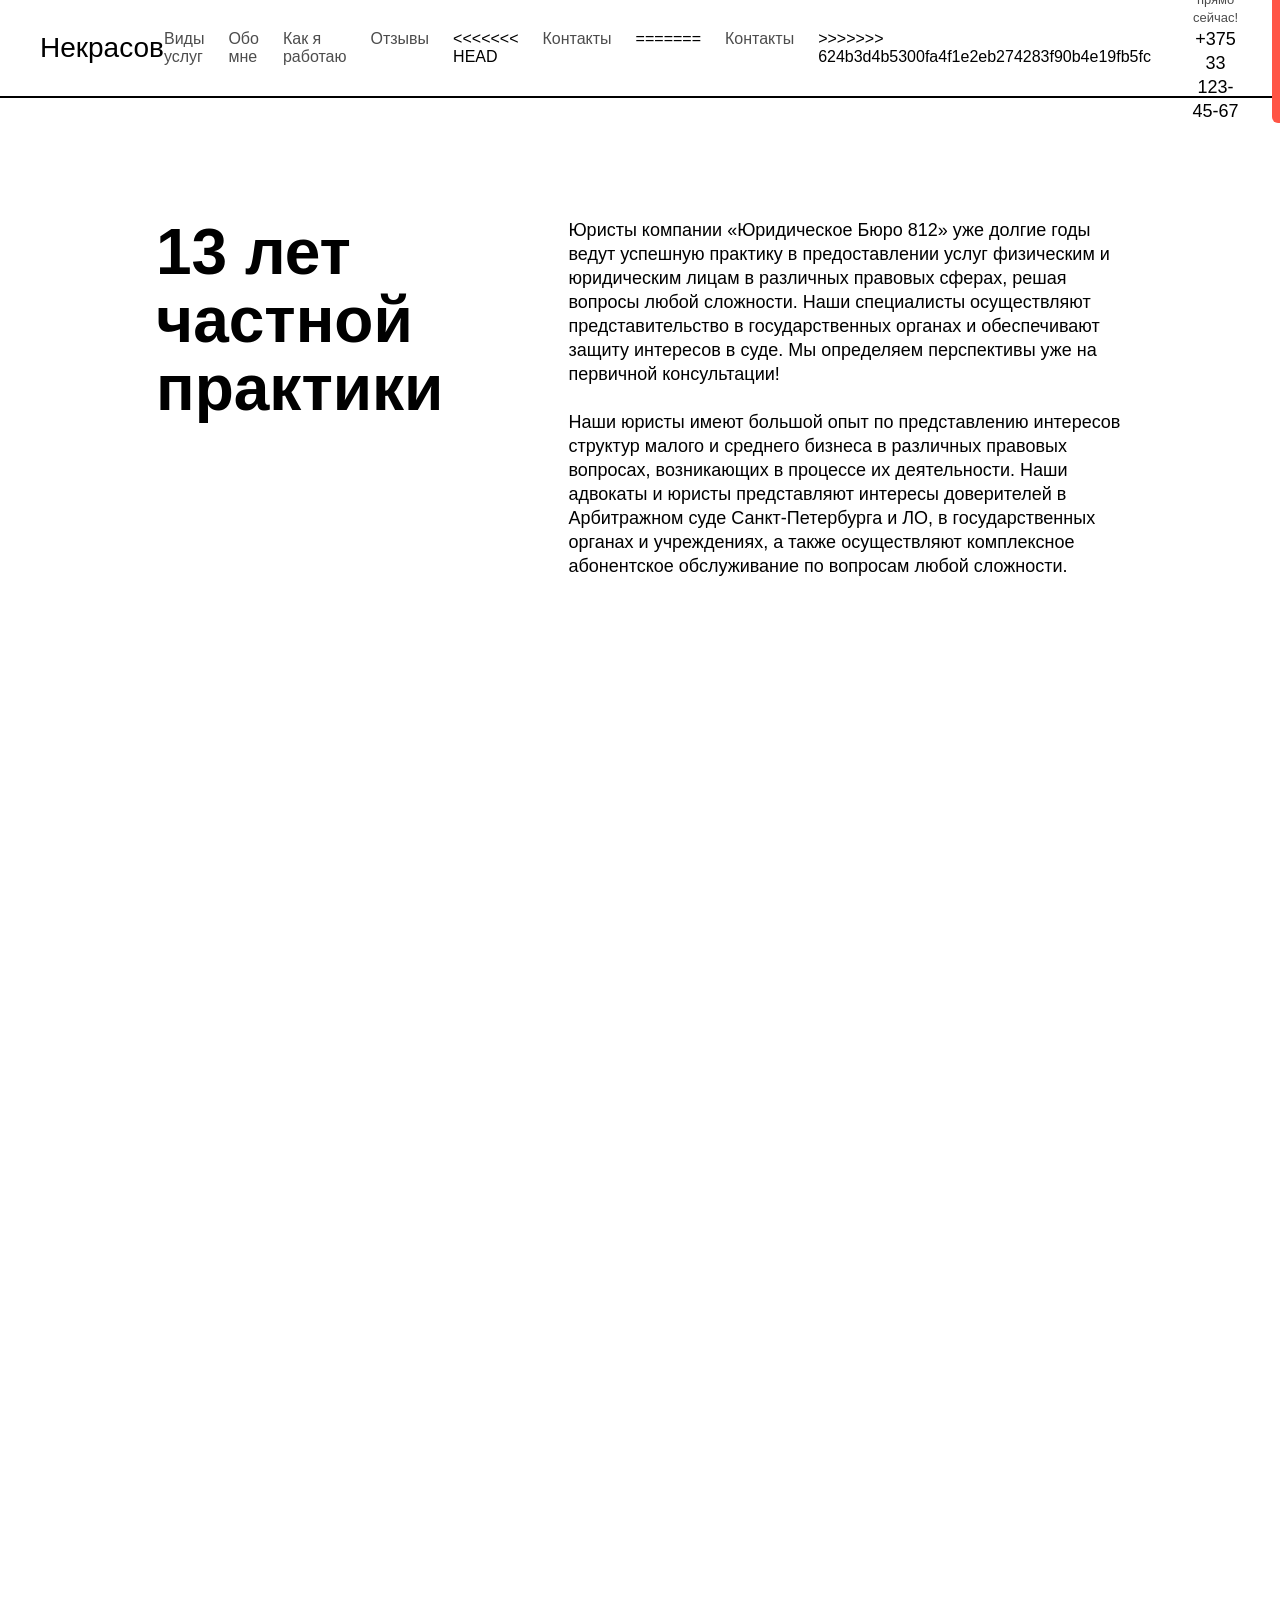
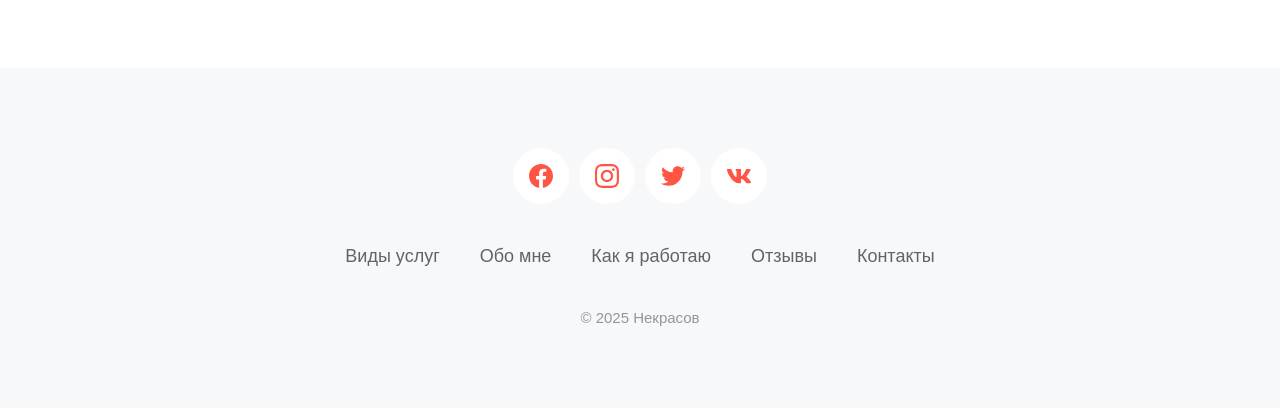
==== about.html @ c87f1e7d "Первый коммит" ====
<!DOCTYPE html>
<html lang="en">

<head>
    <meta charset="UTF-8">
    <meta name="viewport" content="width=device-width, initial-scale=1.0">
    <link rel="stylesheet" href="style3.css">
    <title>О юристе</title>
</head>

<body>

    <header>
        <input type="checkbox" id="menu-toggle" class="toggle_check">
        <label class="toggle" for="menu-toggle">☰</label>
        <a href="index.html" class="name">Некрасов</a>

        <div class="navigation">

            <ul class="nav">
                <li><a href="services.html">Виды услуг</a></li>
                <li><a href="#">Обо мне</a></li>
                <li><a href="work.html">Как я работаю</a></li>
                <li><a href="reviews.html">Отзывы</a></li>
<<<<<<< HEAD
                <li><a href="index.html">Контакты</a></li>
=======
                <li><a href="contact.html">Контакты</a></li>
>>>>>>> 624b3d4b5300fa4f1e2eb274283f90b4e19fb5fc
            </ul>
            <div class="calling">
                <div class="callrightnow">
                    <p class="tx">Звоните прямо сейчас!</p>
                    <p class="phonenumber">+375 33 123-45-67</p>
                </div>


                <a href="#order_call" class="button">Заказать звонок</a>

            </div>
    </header>

    <section id="about" class="practice">

        <div>
            <h2>13 лет частной практики</h2>
        </div>
        <p> Юристы компании «Юридическое Бюро 812» уже долгие годы ведут успешную практику в
            предоставлении услуг физическим и юридическим лицам в различных правовых сферах, решая вопросы любой
            сложности. Наши специалисты осуществляют представительство в государственных органах и обеспечивают
            защиту интересов в суде. Мы определяем перспективы уже на первичной консультации!<br> <br> Наши юристы
            имеют большой опыт по представлению интересов структур малого и среднего бизнеса в различных правовых
            вопросах, возникающих в процессе их деятельности. Наши адвокаты и юристы представляют интересы
            доверителей в Арбитражном суде Санкт-Петербурга и ЛО, в государственных органах и учреждениях, а также
            осуществляют комплексное абонентское обслуживание по вопросам любой сложности.</p>


    </section>

    <section class="grants">
        <div class="fphoto"> </div>
        <div class="certificate">
            <div class="sphoto"></div>
            <div class="tphoto"></div>
        </div>

    </section>

    <footer id="foot">

        <div class="icons_media">

            <div class="circle"> <img class="icons" src="assets/svg/Facebook.svg" alt="Facebook"> </div>
            <div class="circle"><img class="icons" src="assets/svg/Instagram.svg" alt="Instagram"></div>
            <div class="circle"><img class="icons" src="assets/svg/Twitter.svg" alt="Twitter"> </div>
            <div class="circle"><img class="icons" src="assets/svg/VK.svg" alt="VK"> </div>

        </div>

        <div class="navig_foot">
            <a href="services.html">Виды услуг</a>
            <a href="#">Обо мне</a>
            <a href="work.html">Как я работаю</a>
            <a href="reviews.html">Отзывы</a>
            <a href="contact.html">Контакты</a>
        </div>
        <div class="copyright">
            <p>© 2025 Некрасов</p>
        </div>


    </footer>
</body>

</html>
---- style3.css ----
* {
  box-sizing: border-box;
  margin: 0;
  padding: 0;
}
.map {
  width: 600px;
  height: 400px;
  z-index: -100;
}
@font-face {
  font-family: "Roboto-Bold";
  src: url("/assets/fonts/Roboto-Bold.ttf");
}

@font-face {
  font-family: "Roboto-Medium";
  src: url("/assets/fonts/Roboto-Medium.ttf");
}

@font-face {
  font-family: "Roboto-Regular";
  src: url("/assets/fonts/Roboto-Regular.ttf");
}
body {
  overflow-x: hidden;
  padding-top: 98px;
}
/* header----------------------------------------------------- */
header {
  top: 0;
  left: 0;
  width: 100%;
  position: fixed;
  background-color: white;
  height: 98px;
  display: flex;
  align-items: center;
  justify-content: space-between;
  padding-inline: 40px;
  border-bottom: 2px #000000 solid;
}
.toggle,
.toggle_check {
  display: none;
  cursor: pointer;
}
.name {
  font-size: 28px;
  line-height: 32px;
  font-family: "Roboto-Bold", sans-serif;
  text-decoration: none;
  color: #000;
  display: flex;
  flex-direction: row;
}

.navigation {
  display: flex;
  flex-direction: row;
  gap: 40px;
  align-items: center;
}
.nav {
  display: flex;
  flex-direction: row;
  gap: 24px;
  font-family: "Roboto-Medium", sans-serif;
}
.nav li {
  list-style: none;
}

.nav li a {
  text-decoration: none;
  color: hsl(0, 0%, 0%, 0.7);
}

.calling {
  display: flex;
  flex-direction: row;
  gap: 32px;
}
.callrightmow {
  display: flex;
  flex-direction: column;
  gap: 4px;
}
.tx {
  font-size: 13px;
  line-height: 18px;
  color: rgba(0, 0, 0, 0.7);
  font-family: "Roboto-Medium", sans-serif;
  text-align: center;
}
.phonenumber {
  font-size: 18px;
  line-height: 24px;
  color: #000;
  font-family: "Roboto-Medium", sans-serif;
  text-align: center;
}

.button {
  display: flex;
  background-color: #ff5545;
  border: none;
  border-radius: 6px;
  font-size: 15px;
  line-height: 20px;
  color: white;
  padding: 12px 24px;
  font-family: "Roboto-Medium", sans-serif;
  text-decoration: none;
}
/* chuvak------------------------------------------------ */
.mihelcon {
  height: 798px;
  background-image: url(assets/images/1man.png);
  background-repeat: no-repeat;
  background-size: cover;
  padding: 236px 165px;
  display: flex;
  flex-direction: column;
  gap: 40px;
  background-position: center;
}
.order {
  display: flex;
  flex-direction: column;
  gap: 40px;
  max-width: 540px;
}
.order_text {
  display: flex;
  flex-direction: column;
  gap: 24px;
}

.mihelcon_sergey {
  font-size: 64px;
  line-height: 68px;
  font-family: "Roboto-Bold", sans-serif;
  color: white;
}
.mihelcon_text {
  color: hsl(0, 0%, 100%, 0.8);
  font-size: 24px;
  font-family: "Roboto-Medium", sans-serif;
  line-height: 130%;
}
.button_order {
  display: flex;
  flex-direction: row;
  gap: 40px;
  width: 100%;
}
.cost_of_price {
  display: flex;
  background-color: #ff5545;
  border: none;
  border-radius: 6px;
  font-size: 18px;
  line-height: 24px;
  color: white;
  padding: 20px 32px;
  font-family: "Roboto-Medium", sans-serif;
  text-decoration: none;
  flex-grow: 1;
  white-space: nowrap;
}
.details_service {
  display: flex;
  background-color: white;
  border: none;
  border-radius: 6px;
  font-size: 18px;
  line-height: 24px;
  color: #ff5545;
  padding: 20px 32px;
  font-family: "Roboto-Medium", sans-serif;
  text-decoration: none;
  flex-grow: 1;
  white-space: nowrap;
}

/* sirvec------------------------------------------------ */
.leg {
  display: flex;
  flex-direction: column;
  gap: 64px;
  align-items: center;
  padding-inline: 138px;
  padding-block: 120px;
}
.help {
  display: flex;
  flex-direction: column;
  gap: 24px;
  max-width: 720px;
  align-items: center;
}
.help h4 {
  font-size: 28px;
  line-height: 140%;
  color: #ff5545;
  font-family: "Roboto-Medium", sans-serif;
  text-align: center;
}
.help h2 {
  font-size: 64px;
  line-height: 68px;
  color: black;
  text-align: center;
  font-family: "Roboto-Bold", sans-serif;
}
.help p {
  text-align: center;
  font-size: 24px;
  line-height: 130%;
  color: rgba(0, 0, 0, 0.7);
  font-family: "Roboto-Medium", sans-serif;
}
.services {
  display: flex;
  flex-direction: row;
  gap: 30px;
}
.box {
  height: 380px;
  border-radius: 16px;
  display: flex;
  flex-direction: column;
  gap: 10px;
  flex: 1;
  justify-content: flex-end;
  padding-inline: 32px;
  padding-bottom: 32px;
}

.family {
  background: linear-gradient(
      180deg,
      rgba(0, 0, 0, 0) 0%,
      rgba(0, 0, 0, 0.4) 100%
    ),
    url(assets/images/family.png);
  background-repeat: no-repeat;
  background-size: cover;
}
.criminal {
  background: linear-gradient(
      180deg,
      rgba(0, 0, 0, 0) 0%,
      rgba(0, 0, 0, 0.4) 100%
    ),
    url(assets/images/criminal.png);
  background-repeat: no-repeat;
  background-size: cover;
}
.court {
  background: linear-gradient(
      180deg,
      rgba(0, 0, 0, 0) 0%,
      rgba(0, 0, 0, 0.4) 100%
    ),
    url(assets/images/court.png);
  background-repeat: no-repeat;
  background-size: cover;
}
.box h5 {
  font-size: 28px;
  line-height: 140%;
  text-align: center;
  color: white;
  font-family: "Roboto-Medium", sans-serif;
}
.box p {
  font-size: 18px;
  line-height: 24px;
  text-align: center;
  color: rgba(255, 255, 255, 0.8);
  font-family: "Roboto-Regular", sans-serif;
}

/* practice------------------------------ */

.practice {
  padding: 120px 156px;
  display: flex;
  flex-direction: row;
  gap: 125px;
}

.practice div {
  width: 302px;
}
.practice h2 {
  font-size: 64px;
  line-height: 68px;
  font-family: "Roboto-Bold", sans-serif;
}

.practice p {
  font-size: 18px;
  line-height: 24px;
  font-family: "Roboto-Regular", sans-serif;
  flex-grow: 1;
}

/* photo--------------------------------- */

.grants {
  padding: 80px 165px;
  display: flex;
  flex-direction: row;
  gap: 30px;
  width: 100%;
}
.certificate {
  display: flex;
  flex-direction: column;
  gap: 30px;
  width: 50%;
}
.fphoto {
  height: 810px;
  background-repeat: no-repeat;
  background-size: cover;
  background-position: center;
  width: 50%;
  background-image: url("assets/images/2man.png");
}
.sphoto {
  background-image: url("assets/images/diploma.png");
  height: 390px;
  background-repeat: no-repeat;
  background-size: cover;
  background-position: center;
}
.tphoto {
  background-image: url("assets/images/certificate.png");
  height: 390px;
  background-repeat: no-repeat;
  background-size: cover;
  background-position: center;
}

/* -------------------------------- */
.bind_with_me {
  background: linear-gradient(0deg, rgba(0, 0, 0, 0.4), rgba(0, 0, 0, 0.4)),
    url(assets/images/computer.png);
  background-repeat: no-repeat;
  background-size: cover;
  padding: 165px 100px;
  display: flex;
  flex-direction: column;
  align-items: center;
  gap: 40px;
}

.description {
  display: flex;
  flex-direction: column;
  gap: 16px;
  text-align: center;
  max-width: 772px;
}
.description h2 {
  color: white;
  font-size: 48px;
  line-height: 52px;
  font-family: "Roboto-Bold", sans-serif;
}

.description p {
  color: hsl(0, 0%, 100%, 0.8);
  font-size: 18px;
  line-height: 24px;
  font-family: "Roboto-Medium", sans-serif;
}
.form {
  display: flex;
  flex-direction: row;
  gap: 24px;
  align-items: center;
}
.input {
  display: flex;
  flex-direction: row;
  gap: 10px;
}
.form2 {
  width: 100%;
  border-radius: 6px;
  padding: 16px 20px;
  font-size: 18px;
  line-height: 24px;
}
.button_form {
  display: flex;
  background-color: #ff5545;
  border: none;
  border-radius: 6px;
  font-size: 15px;
  line-height: 20px;
  color: white;
  padding: 20px 32px;
  font-family: "Roboto-Medium", sans-serif;
}

/* -------------------------------- */

.tips {
  margin: 120px 157px 154px;
  gap: 58px;
  display: flex;
  flex-direction: column;
}

.how_work {
  text-align: center;
  gap: 24px;
  display: flex;
  flex-direction: column;
  margin: 0 17.5%;
}

.how_work h2 {
  font-size: 64px;
  line-height: 68px;
  font-family: "Roboto-Bold", sans-serif;
}

.how_work p {
  font-size: 24px;
  line-height: 130%;
  font-family: "Roboto-Medium", sans-serif;
  color: hsl(0, 0%, 0%, 0.7);
}

.steps {
  width: 100%;
  display: flex;
  flex-direction: column;
  align-items: center;
  height: 100%;
  gap: 50px;
}

.step {
  gap: 20px;
  display: flex;
  width: 60%;
}

.number_tip {
  width: 2.75em;
  height: 4rem;
  justify-content: center;
  color: #ff5545;
  font-size: 24px;
  line-height: 130%;
  font-family: "Roboto-Medium", sans-serif;
  box-shadow: 0px 8px 40px rgba(0, 0, 0, 0.1);
  border-radius: 50%;
  text-align: center;
  display: flex;
  align-items: center;
}

.text {
  display: flex;
  flex-direction: column;
  gap: 16px;
  width: 90%;
}

.text h3 {
  font-size: 24px;
  line-height: 120%;
  font-family: "Roboto-Bold", sans-serif;
  width: 100%;
}

.text p {
  font-size: 18px;
  line-height: 24px;
  font-family: "Roboto-Medium", sans-serif;
  color: hsl(0, 0%, 0%, 0.7);
  width: 100%;
}

/* -------------------------------- */

.consultation {
  padding-inline: 260px;
  padding-block: 206px;
  display: flex;
  flex-direction: column;
  gap: 40px;

  background: linear-gradient(0deg, rgba(0, 0, 0, 0.4), rgba(0, 0, 0, 0.4)),
    url(assets/images/concult.png);
  background-size: cover;
  background-repeat: no-repeat;
  justify-content: center;
}

.text_consult {
  display: flex;
  flex-direction: column;
  gap: 24px;
  text-align: center;
}
.text_consult h2 {
  font-size: 64px;
  line-height: 68px;
  font-family: "Roboto-Bold", sans-serif;
  color: white;
}
.text_consult p {
  font-size: 24px;
  line-height: 130%;
  font-family: "Roboto-Medium", sans-serif;
  color: rgba(255, 255, 255, 0.8);
}
.date_form {
  display: flex;
  flex-direction: column;
  gap: 32px;
  width: 100%;
  align-items: center;
}
.date {
  display: flex;
  flex-direction: row;
  gap: 24px;
}
.num_clock {
  display: flex;
  flex-direction: column;
  gap: 4px;
}
.num_clock h1 {
  font-size: 48px;
  line-height: 52px;
  font-family: "Roboto-Bold", sans-serif;
  color: white;
}
.num_clock p {
  font-size: 18px;
  line-height: 24px;
  font-family: "Roboto-Regular", sans-serif;
  color: rgba(255, 255, 255, 0.7);
}
.form1 {
  display: flex;
  flex-direction: row;
  gap: 16px;
  align-items: center;
  width: 480px;
  justify-content: center;
}
.form1_in {
  border-radius: 6px;
  padding: 16px 20px;
  font-size: 18px;
  line-height: 24px;
}

/* clients ----------------------------------*/
.client {
  display: flex;
  flex-direction: column;
  gap: 140px;
  padding-inline: 165px;
  padding-top: 70px;
  padding-bottom: 90px;
  align-items: center;
  /* justify-content: center; */
}

.text_clients {
  display: flex;
  flex-direction: column;
  gap: 24px;
  max-width: 720px;
  width: 100%;

  text-align: center;
  text-align: center;
}
.text_clients h2 {
  font-size: 64px;
  line-height: 68px;
  font-family: "Roboto-Bold", sans-serif;
}
.text_clients p {
  font-size: 24px;
  line-height: 130%;
  font-family: "Roboto-Medium", sans-serif;
  color: hsl(0, 0%, 0%, 0.7);
}
.photo_clients {
  display: flex;
  align-items: center;
}
.photo_clients img {
  height: 160px;
  width: 25%;
  object-fit: cover;
  background-repeat: no-repeat;
  border: 1px solid rgba(0, 0, 0, 0.1);
  border-radius: 8px;
}
/*  reviews*--------------------------------------------*/

.com {
  padding-inline: 165px;
  padding-block: 100px;
  display: flex;
  flex-direction: column;
  gap: 80px;
  align-items: center;
}
.head_com {
  display: flex;
  flex-direction: column;
  gap: 24px;
  text-align: center;
}
.head_com h2 {
  font-size: 64px;
  line-height: 68px;
  font-family: "Roboto-Bold", sans-serif;
}

.head_com p {
  font-size: 24px;
  line-height: 130%;
  font-family: "Roboto-Medium", sans-serif;
  color: hsl(0, 0%, 0%, 0.7);
}
.cards_com {
  display: flex;
  flex-direction: row;
  gap: 30px;
}

.card_com {
  display: flex;
  flex-direction: column;
  gap: 32px;
  align-items: center;
  width: 33%;
  border: 1px solid rgba(0, 0, 0, 0.1);
  border-radius: 16px;
  padding: 40px 32px;
}
.card_com img {
  border-radius: 50%;
  width: 64px;
  height: 64px;
}
.review {
  font-size: 24px;
  line-height: 130%;
  font-family: "Roboto-Medium", sans-serif;
  color: black;
  text-align: center;
}
.rewiew_from {
  display: flex;
  flex-direction: column;
  gap: 4px;
}
.fio {
  font-size: 18px;
  line-height: 24px;
  font-family: "Roboto-Medium", sans-serif;
  color: black;
  text-align: center;
}
.city {
  font-size: 13px;
  line-height: 18px;
  font-family: "Roboto-Regular", sans-serif;
  color: rgba(0, 0, 0, 0.4);
  text-align: center;
}

/* contscts---------------------------------- */

.contacts {
  display: flex;
  flex-direction: row;
  gap: 125px;
  align-items: center;
  padding-right: 144px;
}

.about_contacts {
  display: flex;
  flex-direction: column;
  gap: 16px;
  width: 100%;
  align-items: flex-start;
}
.info_contacts {
  display: flex;
  flex-direction: column;
  gap: 32px;
}

.about_contacts p {
  font-family: "Roboto-Bold", sans-serif;
  font-size: 28px;
  line-height: 32px;
}
.cont {
  width: 100%;
}
.cont p {
  font-family: "Roboto-Regular", sans-serif;
  font-size: 18px;
  line-height: 24px;
  color: rgba(0, 0, 0, 0.7);
}
.WhatsApp_but2 {
  display: none;
}
.WhatsApp_but,
.WhatsApp_but2 {
  padding: 10px 16px;
  color: white;
  background-color: #00e676;
  border-radius: 6px;
  border: none;
  font-size: 15px;
  line-height: 20px;
  cursor: pointer;
  width: min-content;
  white-space: nowrap;
}

.map {
  width: 50%;
  height: 400px;
}

/* footer -------------------- */

footer {
  background: #f7f8fa;
  padding: 80px 0px;
  display: flex;
  flex-direction: column;
  gap: 40px;
  align-items: center;
}
.icons_media {
  display: flex;
  gap: 10px;
}
.circle {
  width: 56px;
  height: 56px;
  border-radius: 50%;
  background: #ffffff;
  display: flex;
  justify-content: center;
  align-items: center;
}
.icons {
  width: 24px;
  height: 24px;
}

.navig_foot {
  text-decoration: none;
  display: flex;
  flex-direction: row;

  gap: 40px;
}

.navig_foot a {
  text-decoration: none;
  color: rgba(0, 0, 0, 0.6);
  font-size: 18px;
  line-height: 24px;
  font-family: "Roboto-Regular", sans-serif;
}

.copyright {
  font-size: 15px;
  line-height: 20px;
  font-family: "Roboto-Regular", sans-serif;
  color: rgba(0, 0, 0, 0.4);
}
/* ----------------------------------------------------------- */
@media (max-width: 1200px) {
  body {
    padding-top: 80px;
  }
  header {
    height: 80px;
    border-bottom: 3px solid black;
  }
  .toggle {
    display: block;
    z-index: 1000;
    font-size: 45px;
  }
  .name {
    font-size: 45px;
  }
  #menu-toggle:checked ~ .navigation {
    display: block;
  }

  .nav {
    display: flex;
    flex-direction: column;
    list-style: none;
    padding: 30px;
    gap: 23px;
  }

  .nav li {
    padding: 10px;
    cursor: pointer;
    font-size: 18px;
    text-align: center;
  }

  .nav li:hover {
    background-color: #f0f0f0;
  }

  .callrightnow,
  .phonenumber {
    display: none;
  }
  .navigation {
    display: none;
    position: absolute;
    left: 0;
    top: 78px;
    background-color: white;
    border: 1px solid #ccc;
    z-index: 999;
  }

  .button {
    font-size: 18px;
    padding: 18px 30px;
  }

  .mihelcon_sergey {
    font-size: 50px;
  }

  .mihelcon_text {
    font-size: 18px;
  }

  .button_order {
    width: 90%;
    gap: 28px;
  }

  .cost_of_price,
  .details_service {
    font-size: 16px;
    padding: 15px 25px;
  }
  .order_text {
    gap: 15px;
  }
  .order {
    gap: 35px;
  }

  .help h4 {
    font-size: 24px;
  }

  .help h2 {
    font-size: 50px;
  }
  .help p {
    font-size: 18px;
  }

  .box {
    max-width: 350px;

    gap: 5px;
    justify-content: flex-end;
    padding-inline: 32px;
    padding-bottom: 32px;
  }

  .box h5 {
    font-size: 19px;
  }
  .box p {
    font-size: 14px;
  }

  .practice h2 {
    font-size: 50px;
    line-height: 60px;
  }

  .practice p {
    font-size: 16px;
    line-height: 22px;
  }

  .navig_foot {
    display: flex;
    flex-direction: column;
    gap: 8px;
  }
  /*footer {
     padding: 22px 15px; 
  }*/

  .form {
    display: flex;
    flex-direction: column;
  }
  .record {
    padding: 50px 50px;
  }

  .tips {
    gap: 45px;
  }

  .how_work {
    gap: 10px;
  }

  .how_work h2 {
    font-size: 50px;
  }

  .how_work p {
    font-size: 18px;
  }

  .text h3 {
    font-size: 20px;
  }

  .number_tip {
    font-size: 19px;
  }

  .text p {
    font-size: 16px;
  }

  .number_tip {
    height: 3rem;
  }
  .contacts {
    padding-right: 80px;
  }
  .grants {
    padding: 70px 40px;
  }
  .client {
    padding-inline: 40px;
    gap: 80px;
  }
  .com {
    padding-inline: 60px;
  }
  .card_com p {
    font-size: 20px;
  }
  .rewiew_from p {
    font-size: 16px;
  }
}

@media (max-width: 1100px) {
  .service-name {
    font-size: 16px;
    line-height: 22px;
  }
  .service-price {
    font-size: 16px;
    line-height: 22px;
  }
  .description h2 {
    font-size: 36px;
    line-height: 42px;
  }
  .description p {
    font-family: "Roboto-Regular", sans-serif;
    font-size: 16px;
    line-height: 20px;
  }
  input {
    font-size: 14px;
    line-height: 20px;
  }
  .bind_with_me {
    padding: 100px 60px;
  }
  .end_price {
    max-width: 500px;
    width: 100%;
    margin: 0 auto;
  }
  .cost {
    gap: 60px;
    padding-inline: 100px;
    padding-block: 80px 100px;
  }
  .navig_foot {
    font-size: 16px;
  }
}

@media (max-width: 1000px) {
  .leg {
    gap: 35px;
    padding-block: 80px;
  }

  .help {
    gap: 15px;
  }

  .help h4 {
    font-size: 18px;
  }

  .help h2 {
    font-size: 35px;
    line-height: 45px;
  }
  .help p {
    font-size: 14px;
  }

  .services {
    flex-direction: column;
    gap: 20px;
  }

  .box {
    padding-top: 90%;
  }

  .practice h2 {
    font-size: 40px;
    line-height: 50px;
  }

  .grants {
    align-items: center;
    flex-direction: column;
    gap: 20px;
  }
  .certificate {
    width: 70%;
    align-items: center;
  }

  .fphoto,
  .sphoto,
  .tphoto {
    width: 70%;
    border-radius: 16px;
  }
  .fphoto {
    height: 550px;
  }

  .sphoto,
  .tphoto {
    width: 110%;
  }
  .grants {
    padding-top: 20px;
  }

  .how_work {
    margin: 0 10%;
  }

  .how_work h2 {
    font-size: 45px;
  }

  .how_work p {
    font-size: 15px;
  }
  .practice {
    padding: 120px 80px;
  }
}

@media (max-width: 900px) {
  body {
    padding-top: 70px;
  }
  header {
    height: 70px;
    border-bottom: 3px solid black;
  }

  .toggle {
    font-size: 42px;
  }
  .name {
    font-size: 42px;
  }

  .navigation {
    top: 69px;
  }
  .nav {
    padding: 20px;
    gap: 25px;
  }

  .nav li {
    padding: 7px;
    font-size: 17px;
  }

  .button {
    font-size: 17px;
    padding: 18px 25px;
  }

  .mihelcon_sergey {
    font-size: 45px;
  }

  .mihelcon_text {
    font-size: 15px;
  }

  .button_order {
    width: 100%;
    gap: 28px;
  }

  .cost_of_price,
  .details_service {
    font-size: 14px;
    padding: 15px 25px;
  }
  .order_text {
    gap: 7px;
  }
  .order {
    gap: 20px;
  }

  .tips {
    gap: 40px;
    margin: 100px;
  }

  .how_work {
    gap: 8px;
    margin: 0 5%;
  }

  .how_work h2 {
    font-size: 30px;
    line-height: 32px;
  }

  .how_work p {
    font-size: 15px;
  }

  .step {
    gap: 5px;
    flex-direction: column;
    width: 90%;
    text-align: center;
    align-items: center;
  }

  .text h3 {
    font-size: 20px;
  }

  .number_tip {
    font-size: 19px;
  }

  .text p {
    font-size: 14px;
  }

  .number_tip {
    height: 3rem;
  }

  .text_consult h2 {
    font-size: 30px;
    line-height: 32px;
  }
  .text_consult p {
    font-size: 14px;
    line-height: 22px;
  }
  .form1 {
    display: flex;
    flex-direction: column;
    gap: 16px;
    width: 100%;
  }
  .form1_in,
  .button_form {
    width: 100%;
  }
  .button_form {
    justify-content: center;
  }
  .date_form {
    width: 100%;
  }

  .text_clients h2 {
    font-size: 30px;
    line-height: 32px;
  }
  .text_clients p {
    font-size: 14px;
    line-height: 22px;
  }

  .head_com h2 {
    font-size: 30px;
    line-height: 32px;
  }
  .head_com p {
    font-size: 14px;
    line-height: 22px;
  }
  .review {
    font-size: 16px;
    line-height: 22px;
  }
  .fio {
    font-size: 14px;
    line-height: 22px;
  }
  .city {
    font-size: 12px;
    line-height: 20px;
  }

  .com2,
  .com3 {
    display: none;
  }

  .com1 {
    width: 100%;
  }
  .consultation {
    padding-inline: 180px;
  }
  .about_contacts p {
    font-size: 26px;
    line-height: 32px;
  }
  .cont p {
    font-size: 16px;
    line-height: 20px;
  }
  .practice {
    display: flex;
    flex-direction: column;
    gap: 48px;
    padding: 40px 90px;
  }
  .photo_clients {
    display: flex;
    flex-direction: column;
    gap: 30px;
  }
  .photo_clients img {
    width: 100%;
  }
}

@media (max-width: 720px) {
  .name {
    font-size: 28px;
  }
  .services {
    display: flex;
    flex-wrap: wrap;
  }
  .cost {
    gap: 30px;
    padding-inline: 60px;
    padding-block: 80px 100px;
  }
  .mihelcon {
    padding: 40px 90px;
    justify-content: center;
  }
  .button_order {
    display: flex;
    flex-direction: column;
    gap: 16px;
  }
  .cost_of_price,
  .details_service {
    justify-content: center;
  }

  .input {
    display: flex;
    flex-direction: column;
    gap: 10px;
  }
  .form {
    gap: 16px;
    width: 100%;
  }
  .input {
    width: 100%;
  }
  .button_form {
    width: 100%;
    justify-content: center;
  }
  .consultation {
    padding: 40px 90px;
  }
  .contacts {
    gap: 30px;
  }
}

@media (max-width: 500px) {
  .description {
    min-width: 296px;
  }
  .description h2 {
    font-size: 30px;
    line-height: 50px;
  }
  .description p {
    font-size: 18px;
    line-height: 24px;
    gap: 32px;
  }

  .input {
    display: flex;
    flex-direction: column;
    gap: 10px;
  }
  .bind_with_me {
    padding: 70px 16px;
    gap: 44px;
  }
  .form {
    gap: 16px;
    width: 100%;
  }
  .input {
    width: 100%;
  }
  input {
    /* width: 100%; */
    box-sizing: border-box;
  }
  .button_form {
    width: 100%;
    padding: 20px 30px;
    border: none;
    justify-content: center;
    cursor: pointer;
  }
  .mihelcon {
    padding: 92px 16px;
    justify-content: end;
    gap: 16px;
  }
  .order_text {
    gap: 24px;
  }
  .mihelcon_text {
    font-size: 16px;
    line-height: 130%;
  }
  .mihelcon_sergey {
    font-size: 40px;
    line-height: 50px;
  }
  .leg {
    padding-inline: 16px;
    padding-block: 72px;
  }
  .practice h2 {
    font-size: 30px;
    line-height: 32px;
    gap: 48px;
  }
  .practice {
    padding: 0px 16px 62px 16px;
  }
  .grants {
    padding: 0px 16px 85px 16px;
  }
  .fphoto {
    display: none;
  }
  .certificate {
    width: 100%;
  }
  .sphoto,
  .tphoto {
    width: 100%;
    height: 237px;
  }

  .how {
    padding-inline: 16px;
    padding-top: 69px;
    padding-bottom: 118px;
  }
  .tips {
    margin: 0px;
  }
  .consultation {
    padding: 8px 16px 136px 16px;
  }
  .date {
    gap: auto;
    justify-content: space-between;
  }
  .com {
    padding: 34px 16px 66px 16px;
  }
  .card_com {
    padding-inline: 10px;
    padding-block: 4px;
    gap: 10px;
  }
  .contacts {
    flex-direction: column;
    gap: 18px;
    padding: 66px 16px 42px 16px;
  }
  .map {
    order: 2;
    width: 100%;
    height: 216px;
  }
  .WhatsApp_but {
    display: none;
  }
  .WhatsApp_but2 {
    display: flex;
    order: 3;
    width: 100%;
    justify-content: center;
  }
  .about_contacts {
    gap: 16px;
  }
  .about_contacts p {
    display: flex;
    align-self: center;
  }
  .cont p {
    font-size: 16px;
    line-height: 24px;
  }
  .help h2 {
    font-size: 30px;
    line-height: 32px;
  }
  .help p {
    font-size: 16px;
    line-height: 130%;
  }
  .box h5 {
    font-size: 28px;
    line-height: 140%;
  }
  .box p {
    font-size: 18px;
    line-height: 24px;
  }
  .practice h2 {
    font-size: 30px;
    line-height: 32px;
    text-align: center;
  }
  .practice p {
    font-size: 16px;
    line-height: 24px;
  }
  .description h2 {
    font-size: 30px;
    line-height: 50px;
  }
  .text_consult {
    line-height: 32px;
  }
  .text_consult p {
    font-size: 18px;
    line-height: 24px;
  }
  .num_clock p {
    text-align: center;
  }
  .num_clock h1 {
    line-height: 52px;
  }
  .clients_header {
    font-size: 30px;
    line-height: 32px;
  }
  .text_clients p {
    font-size: 16px;
    line-height: 20px;
  }
  .head_com h2 {
    font-size: 30px;
    line-height: 32px;
  }
  .head_com p {
    font-size: 18px;
    line-height: 20px;
  }
  .com {
    background-color: #f7f8fa;
  }
  .card_com {
    background-color: white;
  }
  .box {
    height: 380px;
  }
}
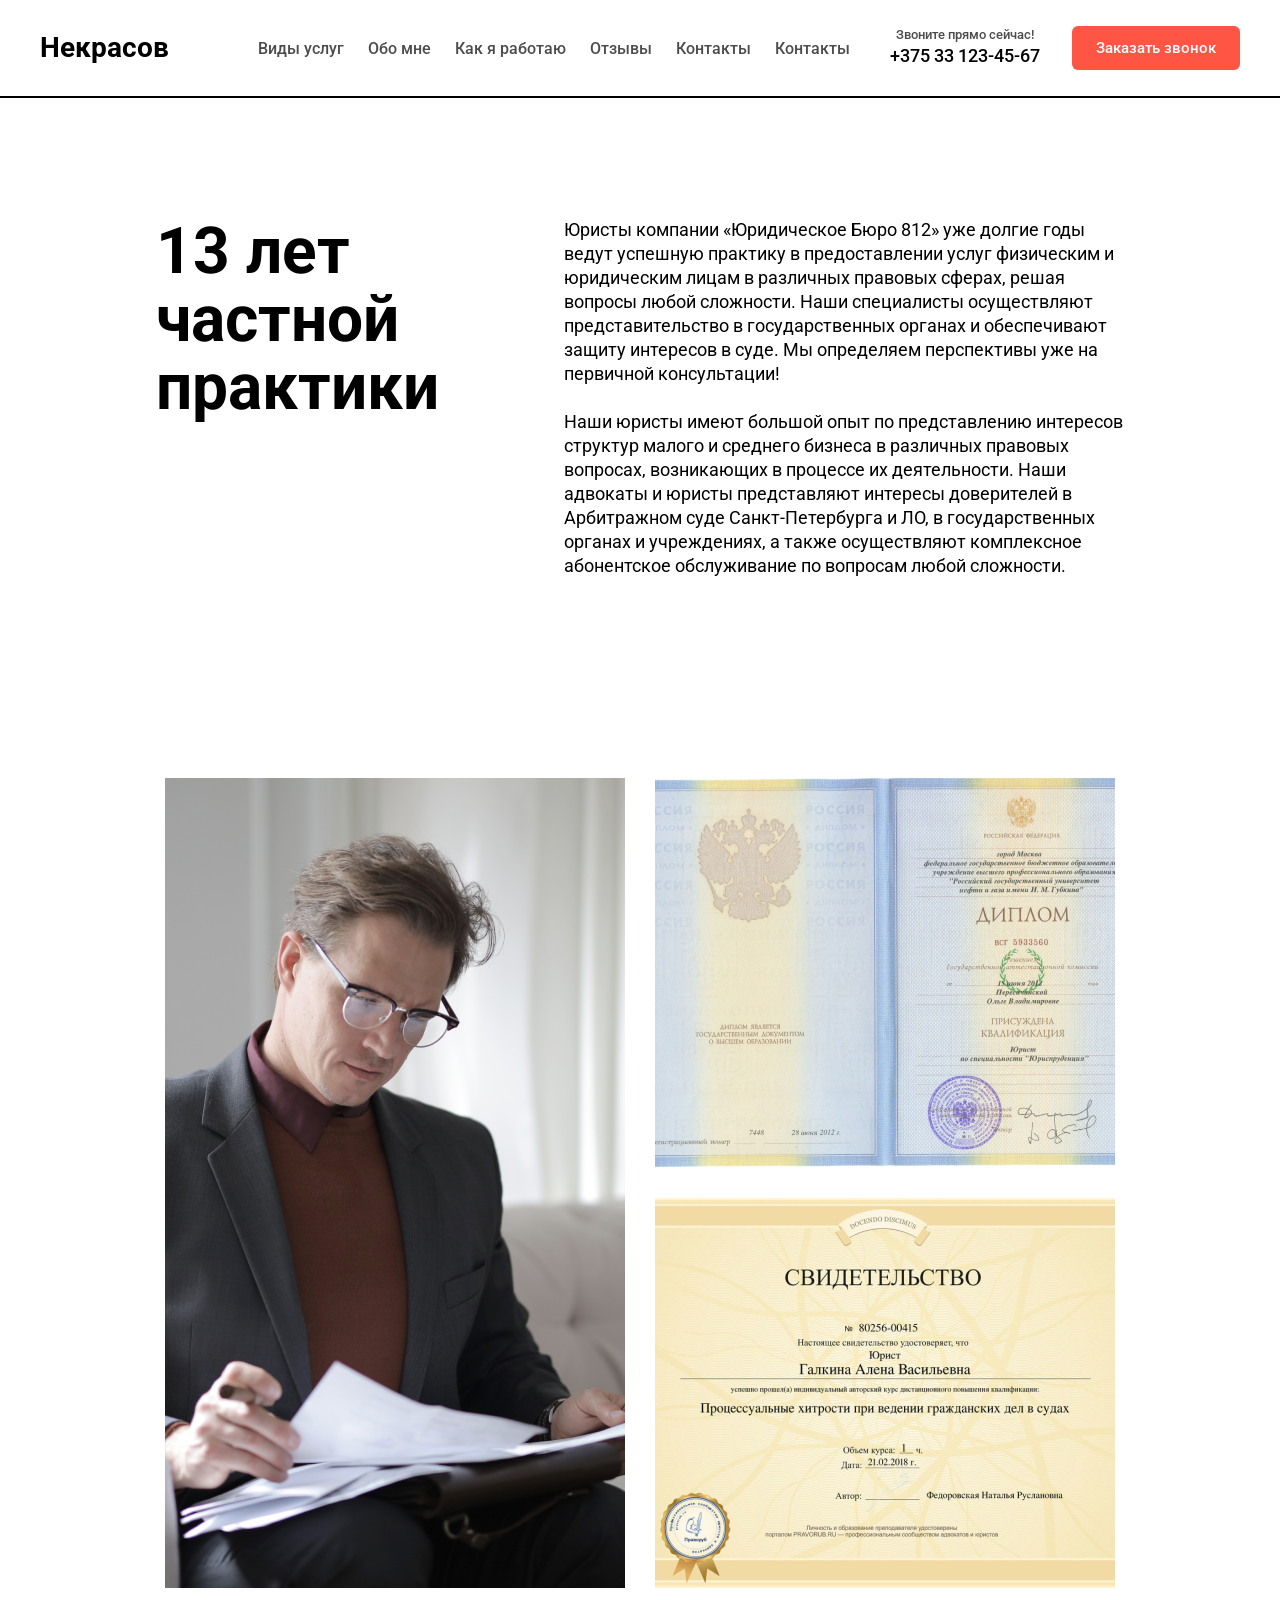
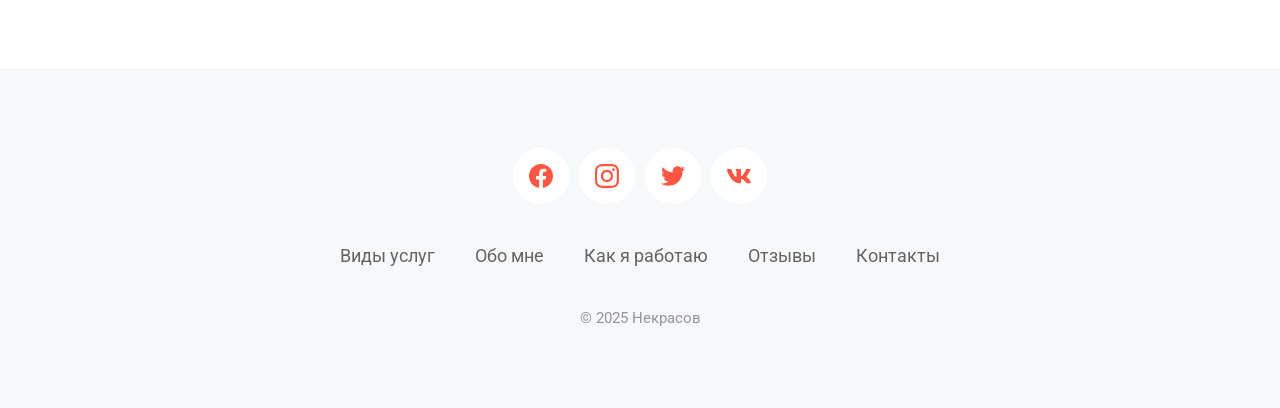
==== commit 7c1279b8: "Update about.html" ====
--- a/about.html
+++ b/about.html
@@ -22,11 +22,9 @@
                 <li><a href="#">Обо мне</a></li>
                 <li><a href="work.html">Как я работаю</a></li>
                 <li><a href="reviews.html">Отзывы</a></li>
-<<<<<<< HEAD
                 <li><a href="index.html">Контакты</a></li>
-=======
+
                 <li><a href="contact.html">Контакты</a></li>
->>>>>>> 624b3d4b5300fa4f1e2eb274283f90b4e19fb5fc
             </ul>
             <div class="calling">
                 <div class="callrightnow">
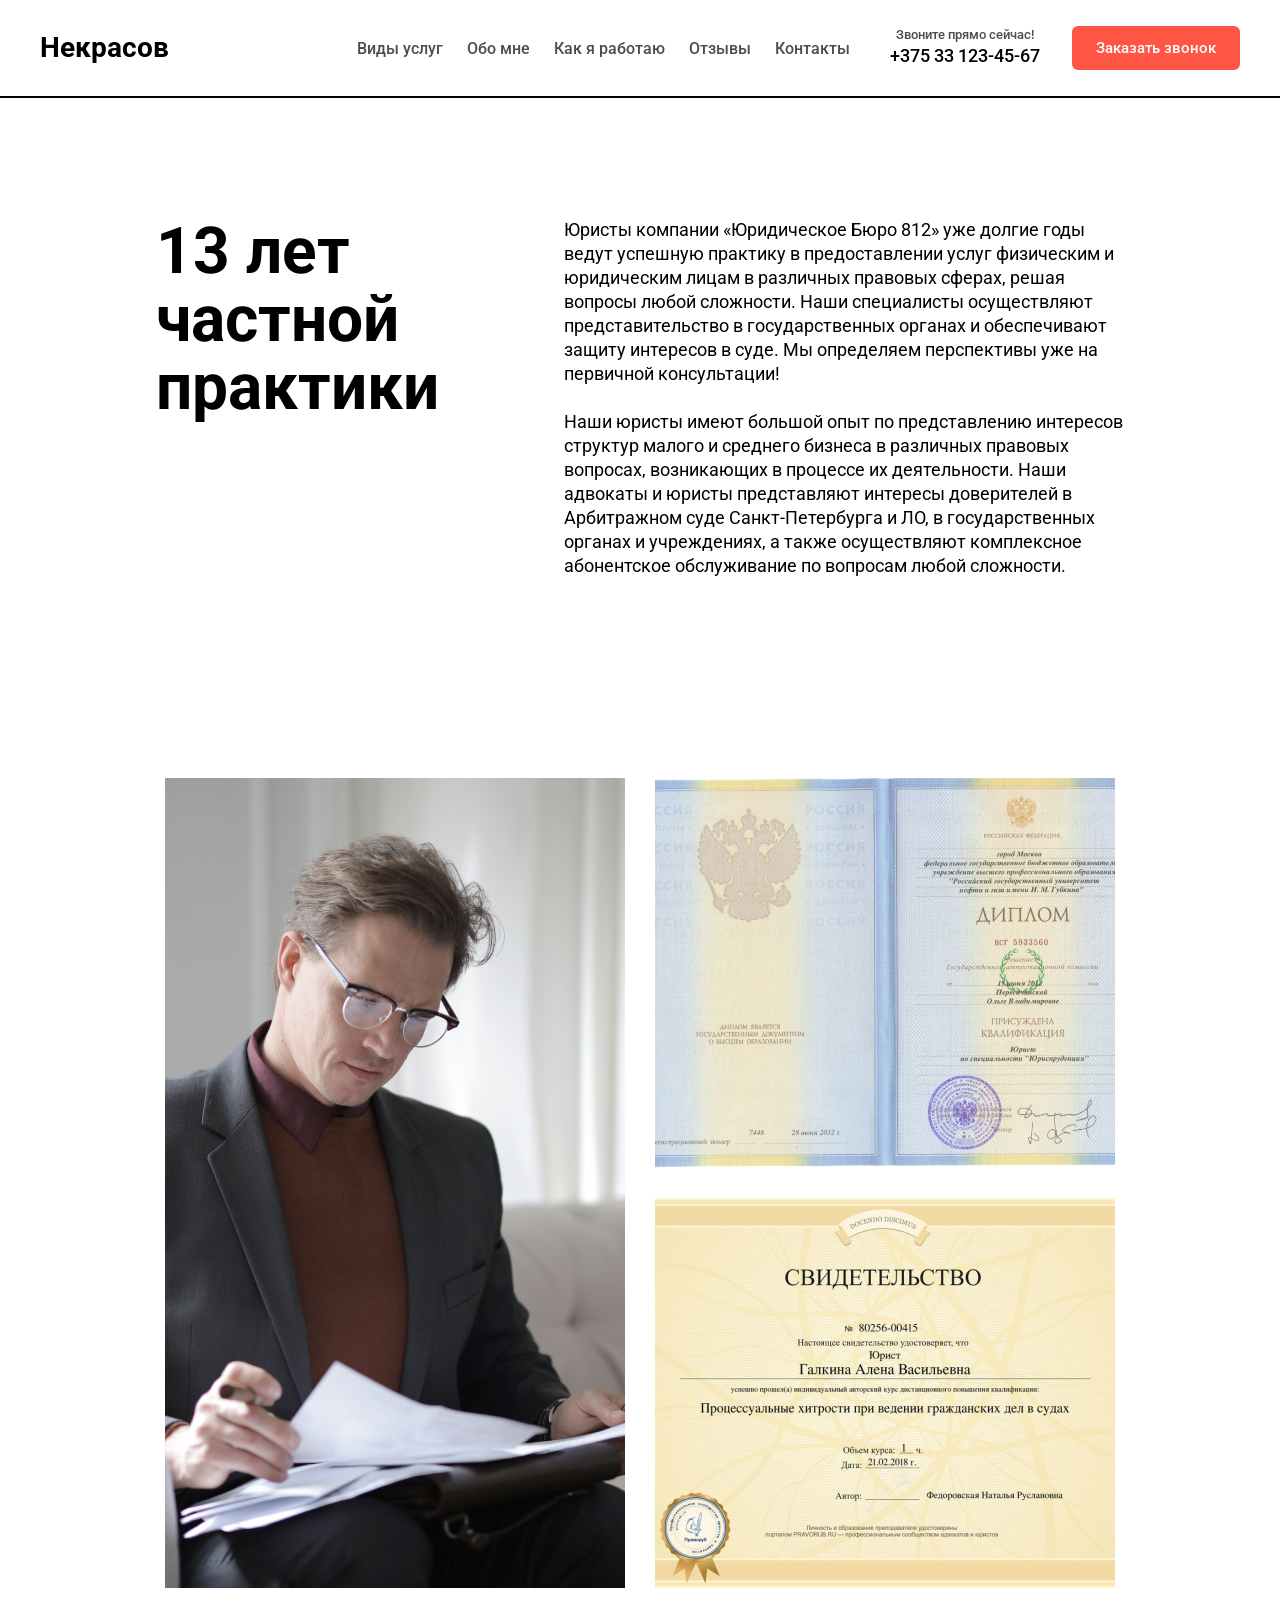
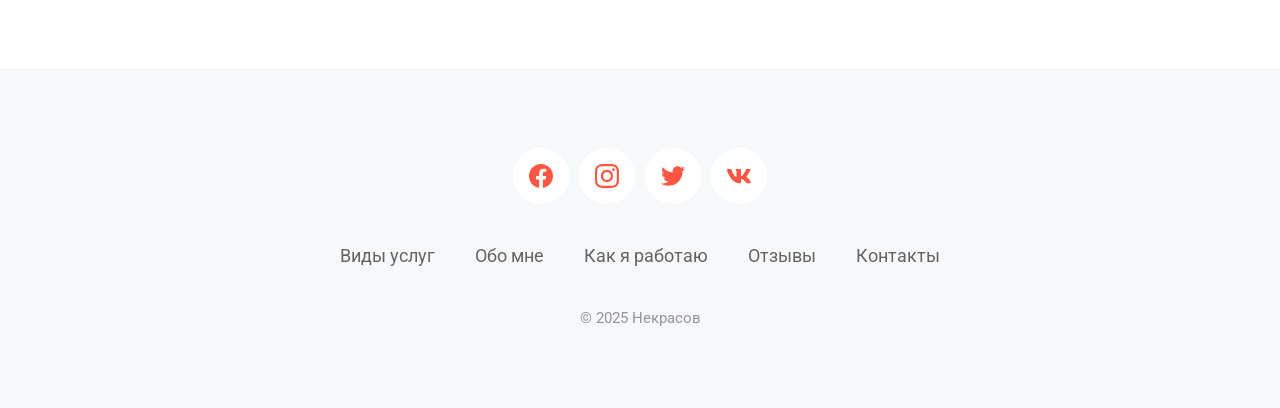
==== commit f05f7c3c: "Update about.html" ====
--- a/about.html
+++ b/about.html
@@ -22,7 +22,7 @@
                 <li><a href="#">Обо мне</a></li>
                 <li><a href="work.html">Как я работаю</a></li>
                 <li><a href="reviews.html">Отзывы</a></li>
-                <li><a href="index.html">Контакты</a></li>
+
 
                 <li><a href="contact.html">Контакты</a></li>
             </ul>
